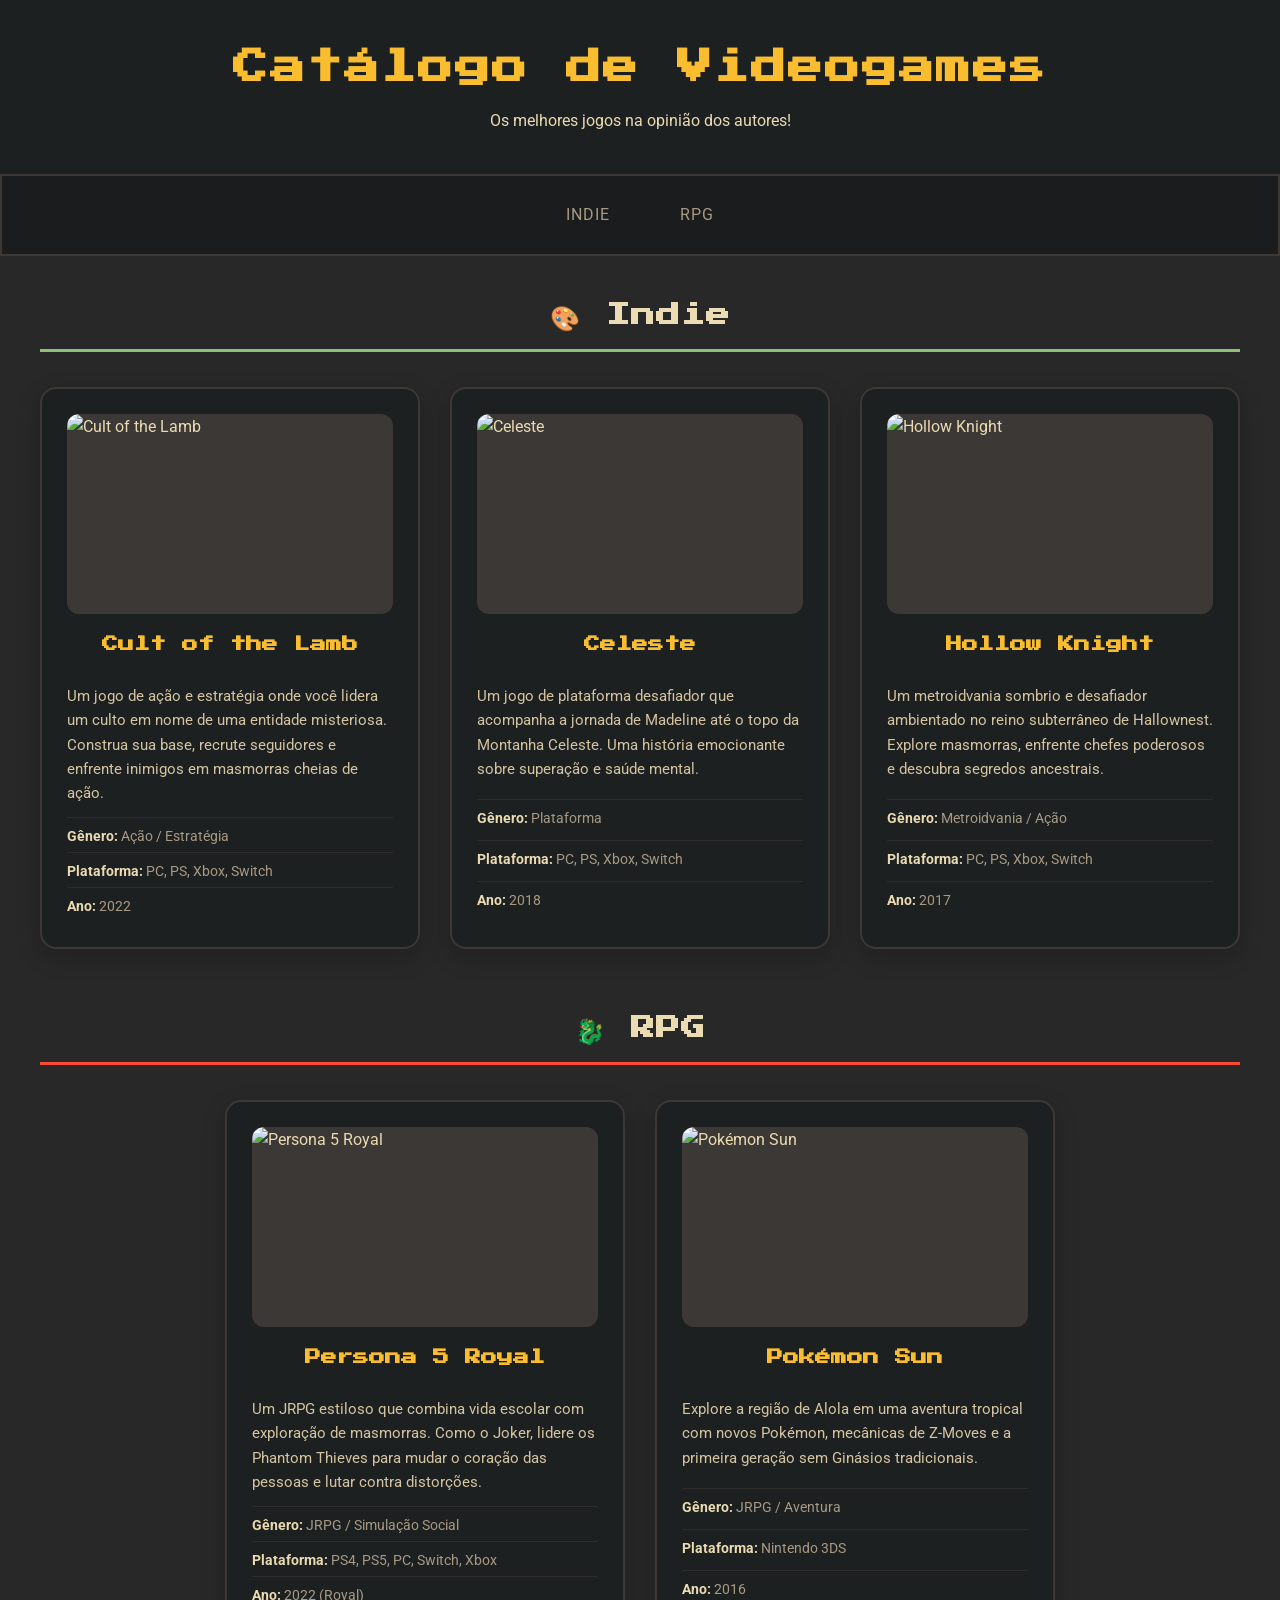
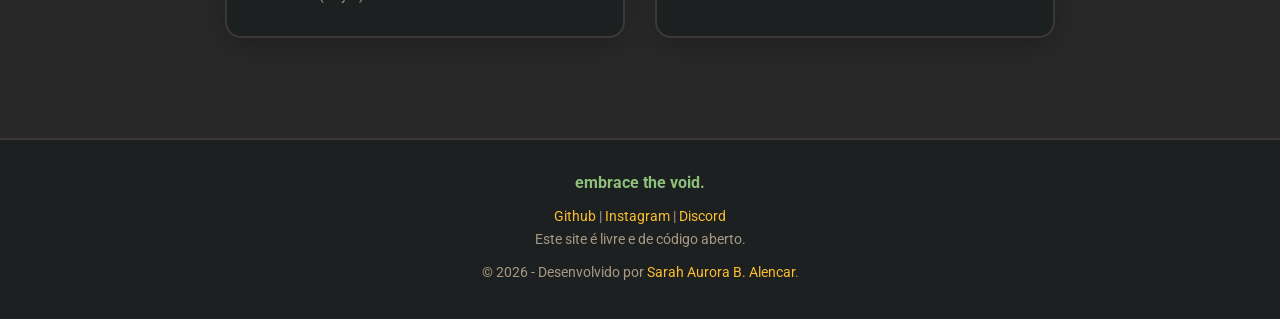
==== web/css/index.html @ 41356318 "aula 1 css adicionado" ====
<!DOCTYPE html>
<html lang="pt-br">

<head>
    <meta charset="UTF-8">
    <meta name="viewport" content="width=device-width, initial-scale=1.0">
    <link href="https://fonts.googleapis.com/css2?family=Press+Start+2P&family=Roboto:wght@400;700&display=swap" rel="stylesheet">

    <link rel="stylesheet" href="style.css">
    <title>Catálogo de Videogames</title>
</head>

<body>
    <!-- HEADER -->
    <header>
        <h1>Catálogo de Videogames</h1>
        <p>Os melhores jogos na opinião dos autores!</p>
    </header>

    <!-- NAV -->
    <nav>
        <a href="#indie">Indie</a>
        <a href="#rpg">RPG</a>
    </nav>

    <!-- MAIN -->
    <main>
        <!-- SEÇÃO INDIE -->
        <section id="indie">
            <h2>🎨 Indie</h2>
            <div class="catalogo">
                <!-- Card 1: Cult of the Lamb -->
                <div class="card">
                    <img src="https://encrypted-tbn0.gstatic.com/images?q=tbn:ANd9GcTGkb39dZLUWYlZAVW9FVmLNuBYjFCRydYvsx7p_m1tuQ&s=10" alt="Cult of the Lamb">
                    <h3>Cult of the Lamb</h3>
                    <p>Um jogo de ação e estratégia onde você lidera um culto em nome de uma entidade misteriosa. Construa sua base, recrute seguidores e enfrente inimigos em masmorras cheias de ação.</p>
                    <p class="detalhe"><strong>Gênero:</strong> Ação / Estratégia</p>
                    <p class="detalhe"><strong>Plataforma:</strong> PC, PS, Xbox, Switch</p>
                    <p class="detalhe"><strong>Ano:</strong> 2022</p>
                </div>

                <!-- Card 2: Celeste -->
                <div class="card">
                    <img src="https://encrypted-tbn0.gstatic.com/images?q=tbn:ANd9GcT4_tQPH4xcPjcAzq08fA0PNqfGLpsBMCmz60qFiXfQyg&s=10" alt="Celeste">
                    <h3>Celeste</h3>
                    <p>Um jogo de plataforma desafiador que acompanha a jornada de Madeline até o topo da Montanha Celeste. Uma história emocionante sobre superação e saúde mental.</p>
                    <p class="detalhe"><strong>Gênero:</strong> Plataforma</p>
                    <p class="detalhe"><strong>Plataforma:</strong> PC, PS, Xbox, Switch</p>
                    <p class="detalhe"><strong>Ano:</strong> 2018</p>
                </div>

                <!-- Card 3: Hollow Knight -->
                <div class="card">
                    <img src="https://upload.wikimedia.org/wikipedia/en/thumb/d/de/Hollow_Knight_2026_cover_art.jpg/250px-Hollow_Knight_2026_cover_art.jpg?utm_source=en.wikipedia.org&utm_campaign=parser&utm_content=thumbnail" alt="Hollow Knight">
                    <h3>Hollow Knight</h3>
                    <p>Um metroidvania sombrio e desafiador ambientado no reino subterrâneo de Hallownest. Explore masmorras, enfrente chefes poderosos e descubra segredos ancestrais.</p>
                    <p class="detalhe"><strong>Gênero:</strong> Metroidvania / Ação</p>
                    <p class="detalhe"><strong>Plataforma:</strong> PC, PS, Xbox, Switch</p>
                    <p class="detalhe"><strong>Ano:</strong> 2017</p>
                </div>
            </div>
        </section>

        <!-- SEÇÃO RPG -->
        <section id="rpg">
            <h2>🐉 RPG</h2>
            <div class="catalogo">
                <!-- Card 4: Persona 5 Royal -->
                <div class="card">
                    <img src="https://encrypted-tbn0.gstatic.com/images?q=tbn:ANd9GcQWRkiTaWmzno7DYxJp8Dl5uK--KLRUZYMZpb6JxNfS-J1WpQHoiRXgjqk&s=10" alt="Persona 5 Royal">
                    <h3>Persona 5 Royal</h3>
                    <p>Um JRPG estiloso que combina vida escolar com exploração de masmorras. Como o Joker, lidere os Phantom Thieves para mudar o coração das pessoas e lutar contra distorções.</p>
                    <p class="detalhe"><strong>Gênero:</strong> JRPG / Simulação Social</p>
                    <p class="detalhe"><strong>Plataforma:</strong> PS4, PS5, PC, Switch, Xbox</p>
                    <p class="detalhe"><strong>Ano:</strong> 2022 (Royal)</p>
                </div>

                <!-- Card 5: Pokémon Sun -->
                <div class="card">
                    <img src="https://encrypted-tbn0.gstatic.com/images?q=tbn:ANd9GcR8FZZREL4Nn6E8m17zze4xnfJYwW0Ah_JzJqez0E5AhtMDgqBhBhgJfSA&s=10" alt="Pokémon Sun">
                    <h3>Pokémon Sun</h3>
                    <p>Explore a região de Alola em uma aventura tropical com novos Pokémon, mecânicas de Z-Moves e a primeira geração sem Ginásios tradicionais.</p>
                    <p class="detalhe"><strong>Gênero:</strong> JRPG / Aventura</p>
                    <p class="detalhe"><strong>Plataforma:</strong> Nintendo 3DS</p>
                    <p class="detalhe"><strong>Ano:</strong> 2016</p>
                </div>
            </div>
        </section>
    </main>

    <!-- FOOTER -->
    <footer>
        <p><b>embrace the void.</b></p>

        <a href="https://github.com/bcsarah" target="_blank">Github</a> |
        <a href="https://www.instagram.com/bc.sarah64" target="_blank">Instagram</a> |
        <a href="https://discord.gg/Y4xy7AWWbU" target="_blank">Discord</a>

        <p>Este site é livre e de código aberto.</p>
        <p>&copy; 2026 - Desenvolvido por <a href="https://github.com/bcsarah" target="_blank">Sarah Aurora B. Alencar</a>.</p>
    </footer>
</body>

</html>
---- web/css/style.css ----
/* ===== CONFIGURAÇÃO GLOBAL ===== */
* {
    margin: 0;
    padding: 0;
    box-sizing: border-box;
}

body {
    margin: 0;
    padding: 0;
    box-sizing: border-box;
    font-family: 'Roboto', 'Segoe UI', Tahoma, Geneva, Verdana, sans-serif;
    background-color: #282828;
    color: #ebdbb2;
    line-height: 1.6;
    min-height: 100vh;
}

html {
    scroll-behavior: smooth;
}

/* ===== HEADER ===== */
header {
    text-align: center;
    padding: 40px;
    background: #1d2021;
}

header h1 {
    font-family: 'Press Start 2P', cursive;
    font-size: 2.2rem;
    color: #fabd2f;
    margin-bottom: 12px;
    letter-spacing: 2px;
}

header .subtitulo {
    font-size: 1.1rem;
    color: #a89984;
    font-weight: 300;
    letter-spacing: 1px;
}

/* ===== NAV ===== */
nav {
    display: flex;
    justify-content: center;
    gap: 30px;
    padding: 18px 20px;
    background-color: #1a1c1d;
    border: 2px solid #3c3836;
    position: sticky;
    top: 0;
    flex-wrap: wrap;
}

nav a {
    color: #a89984;
    text-decoration: none;
    font-size: 1rem;
    padding: 8px 20px;
    border-radius: 8px;
    letter-spacing: 1px;
    text-transform: uppercase;
}

nav a:hover {
    color: #fabd2f;
    background-color: rgba(250, 189, 47, 0.08);
}

/* ===== MAIN ===== */
main {
    max-width: 1300px;
    margin: 0 auto;
    padding: 40px;
}

/* ===== SEÇÕES ===== */
section {
    margin-bottom: 60px;
}

section h2 {
    font-family: 'Press Start 2P', cursive;
    font-size: 1.5rem;
    color: #ebdbb2;
    text-align: center;
    margin-bottom: 35px;
    padding-bottom: 15px;
    border-bottom: 3px solid #fabd2f;
    display: block;
    letter-spacing: 1px;
}

section#indie h2 {
    border-bottom-color: #8ec07c;
}

section#rpg h2 {
    border-bottom-color: #fb4934;
}

.catalogo {
    display: flex;
    flex-wrap: wrap;
    gap: 30px;
    justify-content: center;
}

/* ===== CARDS ===== */
.card {
    background-color: #1d2021;
    border: 2px solid #3c3836;
    border-radius: 16px;
    padding: 25px;
    width: 100%;
    max-width: 400px;
    flex: 1 1 280px;
    box-shadow: 0 8px 24px rgba(0, 0, 0, 0.2);
    display: flex;
    flex-direction: column;
}

.card:hover {
    transform: translateY(-8px);
    border-color: #fabd2f;
}

.card img {
    width: 100%;
    height: 200px;
    border-radius: 12px;
    margin-bottom: 18px;
    background-color: #3c3836;
    object-fit: cover;
    display: block;
    flex-shrink: 0;
}

.card h3 {
    font-family: 'Press Start 2P', cursive;
    font-size: 1rem;
    color: #fabd2f;
    min-height: 40px;
    text-align: center;
    margin-bottom: 12px;
}

.card p {
    font-size: 0.95rem;
    color: #d5c4a1;
    margin-bottom: 12px;
    flex-grow: 1;
}

.card .detalhe {
    font-size: 0.85rem;
    color: #a89984;
    margin-bottom: 4px;
    padding-top: 8px;
    border-top: 1px solid rgba(60, 56, 54, 0.5);
}

.card .detalhe strong {
    color: #ebdbb2;
    font-weight: 700;
}

/* ===== FOOTER ===== */
footer {
    background-color: #1d2021;
    border-top: 2px solid #3c3836;
    padding: 30px 20px 25px;
    text-align: center;
    color: #a89984;
    font-size: 0.9rem;
}

footer p {
    margin-bottom: 10px;
}

footer p b {
    color: #8ec07c;
    font-size: 1rem;
}

footer a {
    color: #fabd2f;
    text-decoration: none;
}

footer a:hover {
    color: #ffde90;
    text-decoration: underline;
}
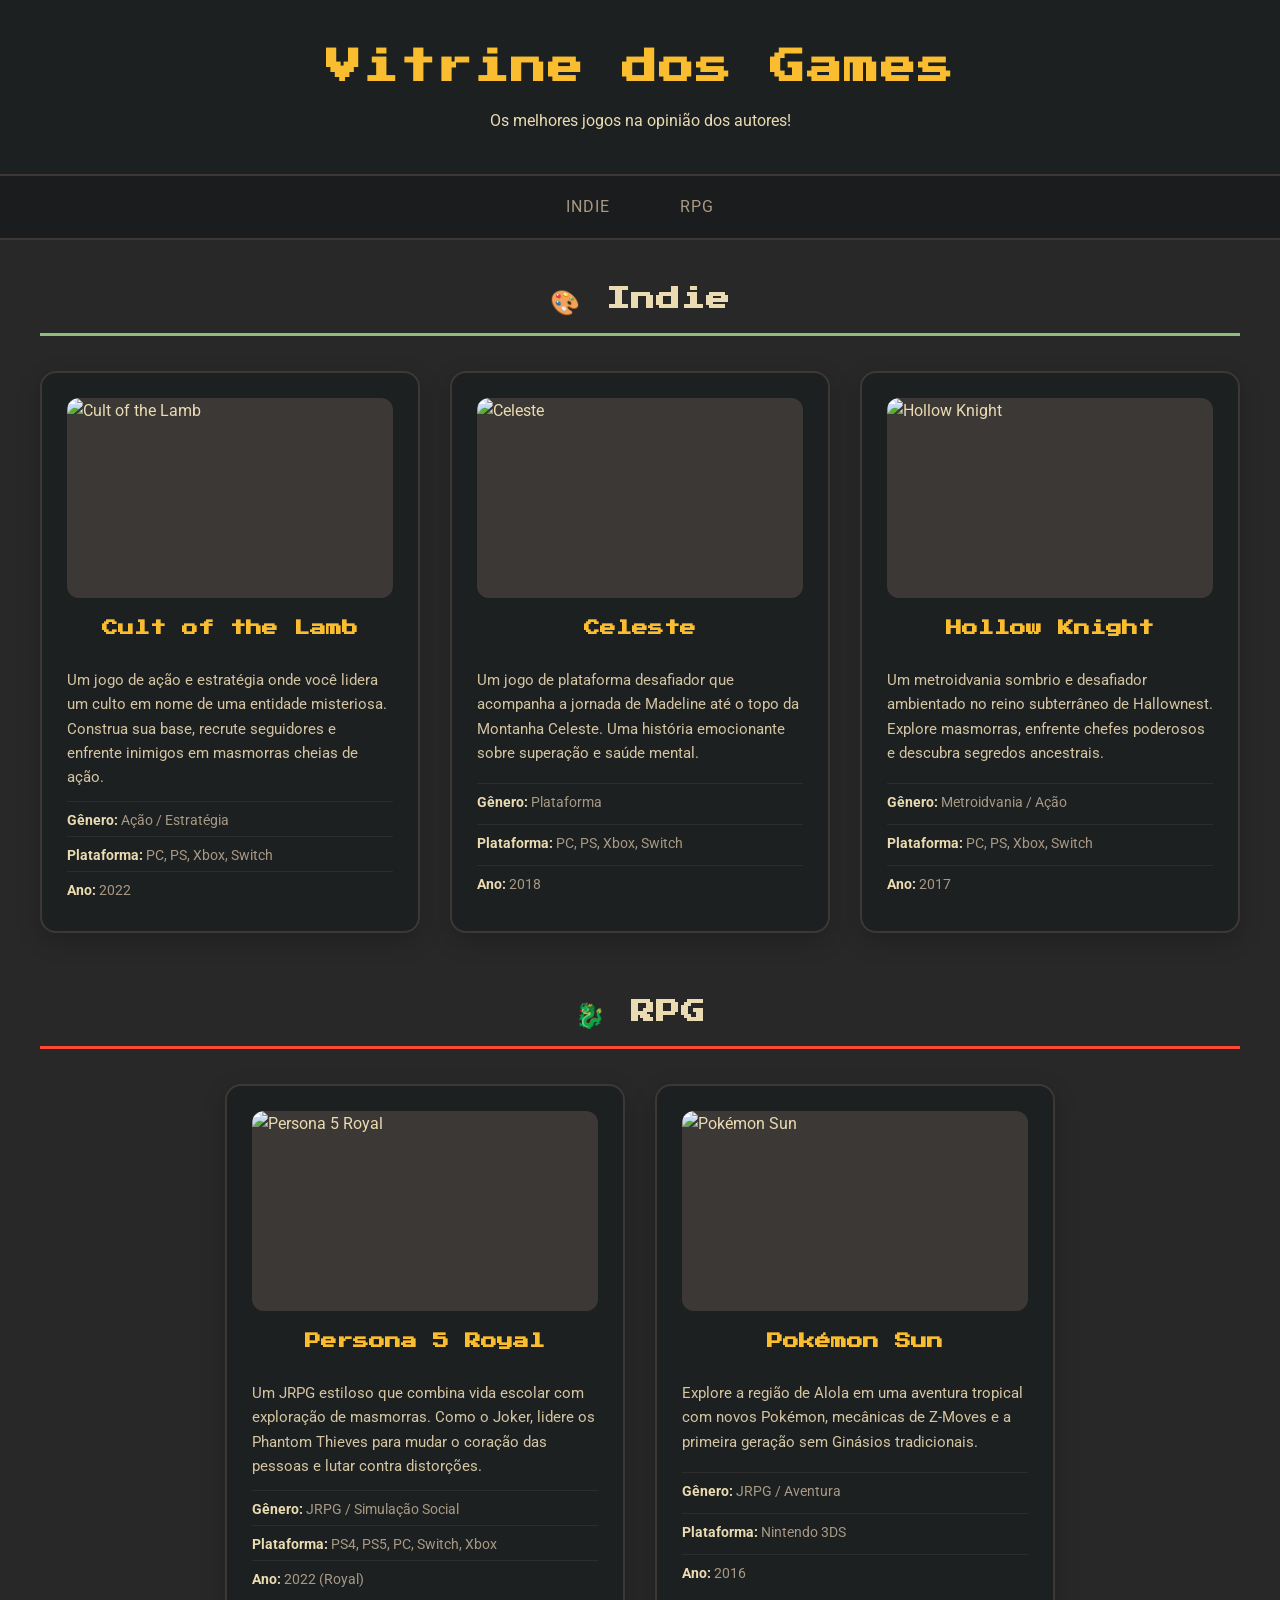
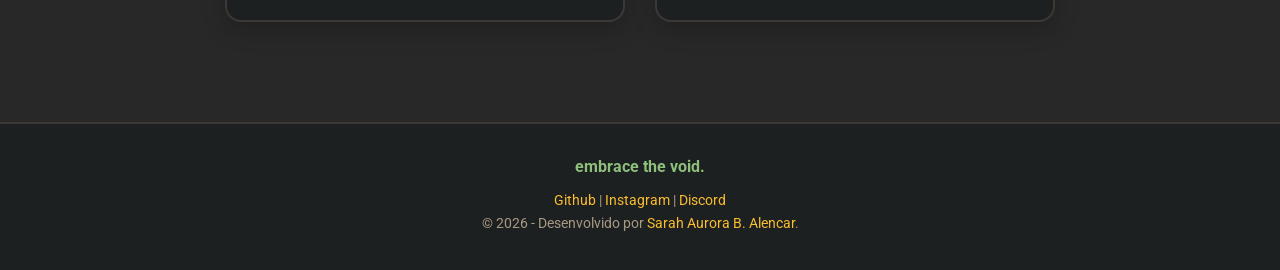
==== commit eb125cda: "transições adicionadas" ====
--- a/web/css/index.html
+++ b/web/css/index.html
@@ -7,19 +7,19 @@
     <link href="https://fonts.googleapis.com/css2?family=Press+Start+2P&family=Roboto:wght@400;700&display=swap" rel="stylesheet">
 
     <link rel="stylesheet" href="style.css">
-    <title>Catálogo de Videogames</title>
+    <title>Vitrine dos Games</title>
 </head>
 
 <body>
     <!-- HEADER -->
     <header>
-        <h1>Catálogo de Videogames</h1>
+        <h1>Vitrine dos Games</h1>
         <p>Os melhores jogos na opinião dos autores!</p>
     </header>
 
     <!-- NAV -->
     <nav>
-        <a href="#indie">Indie</a>
+        <a href="#indie">INDIE</a>
         <a href="#rpg">RPG</a>
     </nav>
 
@@ -96,7 +96,6 @@
         <a href="https://www.instagram.com/bc.sarah64" target="_blank">Instagram</a> |
         <a href="https://discord.gg/Y4xy7AWWbU" target="_blank">Discord</a>
 
-        <p>Este site é livre e de código aberto.</p>
         <p>&copy; 2026 - Desenvolvido por <a href="https://github.com/bcsarah" target="_blank">Sarah Aurora B. Alencar</a>.</p>
     </footer>
 </body>
--- a/web/css/style.css
+++ b/web/css/style.css
@@ -1,4 +1,3 @@
-/* ===== CONFIGURAÇÃO GLOBAL ===== */
 * {
     margin: 0;
     padding: 0;
@@ -13,12 +12,12 @@
     background-color: #282828;
     color: #ebdbb2;
     line-height: 1.6;
-    min-height: 100vh;
 }
 
 html {
-    scroll-behavior: smooth;
-}
+    scrollbar-width: none;
+}
+
 
 /* ===== HEADER ===== */
 header {
@@ -35,40 +34,33 @@
     letter-spacing: 2px;
 }
 
-header .subtitulo {
-    font-size: 1.1rem;
-    color: #a89984;
-    font-weight: 300;
-    letter-spacing: 1px;
-}
 
 /* ===== NAV ===== */
 nav {
     display: flex;
     justify-content: center;
     gap: 30px;
-    padding: 18px 20px;
+    padding: 6px;
     background-color: #1a1c1d;
-    border: 2px solid #3c3836;
-    position: sticky;
-    top: 0;
-    flex-wrap: wrap;
+    border-top: 2px solid #3c3836;
+    border-bottom: 2px solid #3c3836;
 }
 
 nav a {
     color: #a89984;
     text-decoration: none;
     font-size: 1rem;
-    padding: 8px 20px;
+    padding: 12px 20px;
     border-radius: 8px;
     letter-spacing: 1px;
-    text-transform: uppercase;
+    transition: all 500ms ease;
 }
 
 nav a:hover {
     color: #fabd2f;
     background-color: rgba(250, 189, 47, 0.08);
 }
+
 
 /* ===== MAIN ===== */
 main {
@@ -77,6 +69,7 @@
     padding: 40px;
 }
 
+
 /* ===== SEÇÕES ===== */
 section {
     margin-bottom: 60px;
@@ -108,6 +101,7 @@
     gap: 30px;
     justify-content: center;
 }
+
 
 /* ===== CARDS ===== */
 .card {
@@ -115,12 +109,12 @@
     border: 2px solid #3c3836;
     border-radius: 16px;
     padding: 25px;
-    width: 100%;
     max-width: 400px;
     flex: 1 1 280px;
     box-shadow: 0 8px 24px rgba(0, 0, 0, 0.2);
     display: flex;
     flex-direction: column;
+    transition: all 300ms ease;
 }
 
 .card:hover {
@@ -136,7 +130,11 @@
     background-color: #3c3836;
     object-fit: cover;
     display: block;
-    flex-shrink: 0;
+    transition: all 300ms ease;
+}
+
+.card:hover img {
+    transform: scale(1.05);
 }
 
 .card h3 {
@@ -146,6 +144,11 @@
     min-height: 40px;
     text-align: center;
     margin-bottom: 12px;
+    transition: all 300ms ease;
+}
+
+.card:hover h3 {
+    transform: scale(1.025);
 }
 
 .card p {
@@ -168,6 +171,7 @@
     font-weight: 700;
 }
 
+
 /* ===== FOOTER ===== */
 footer {
     background-color: #1d2021;
@@ -190,6 +194,7 @@
 footer a {
     color: #fabd2f;
     text-decoration: none;
+    transition: all 200ms ease;
 }
 
 footer a:hover {
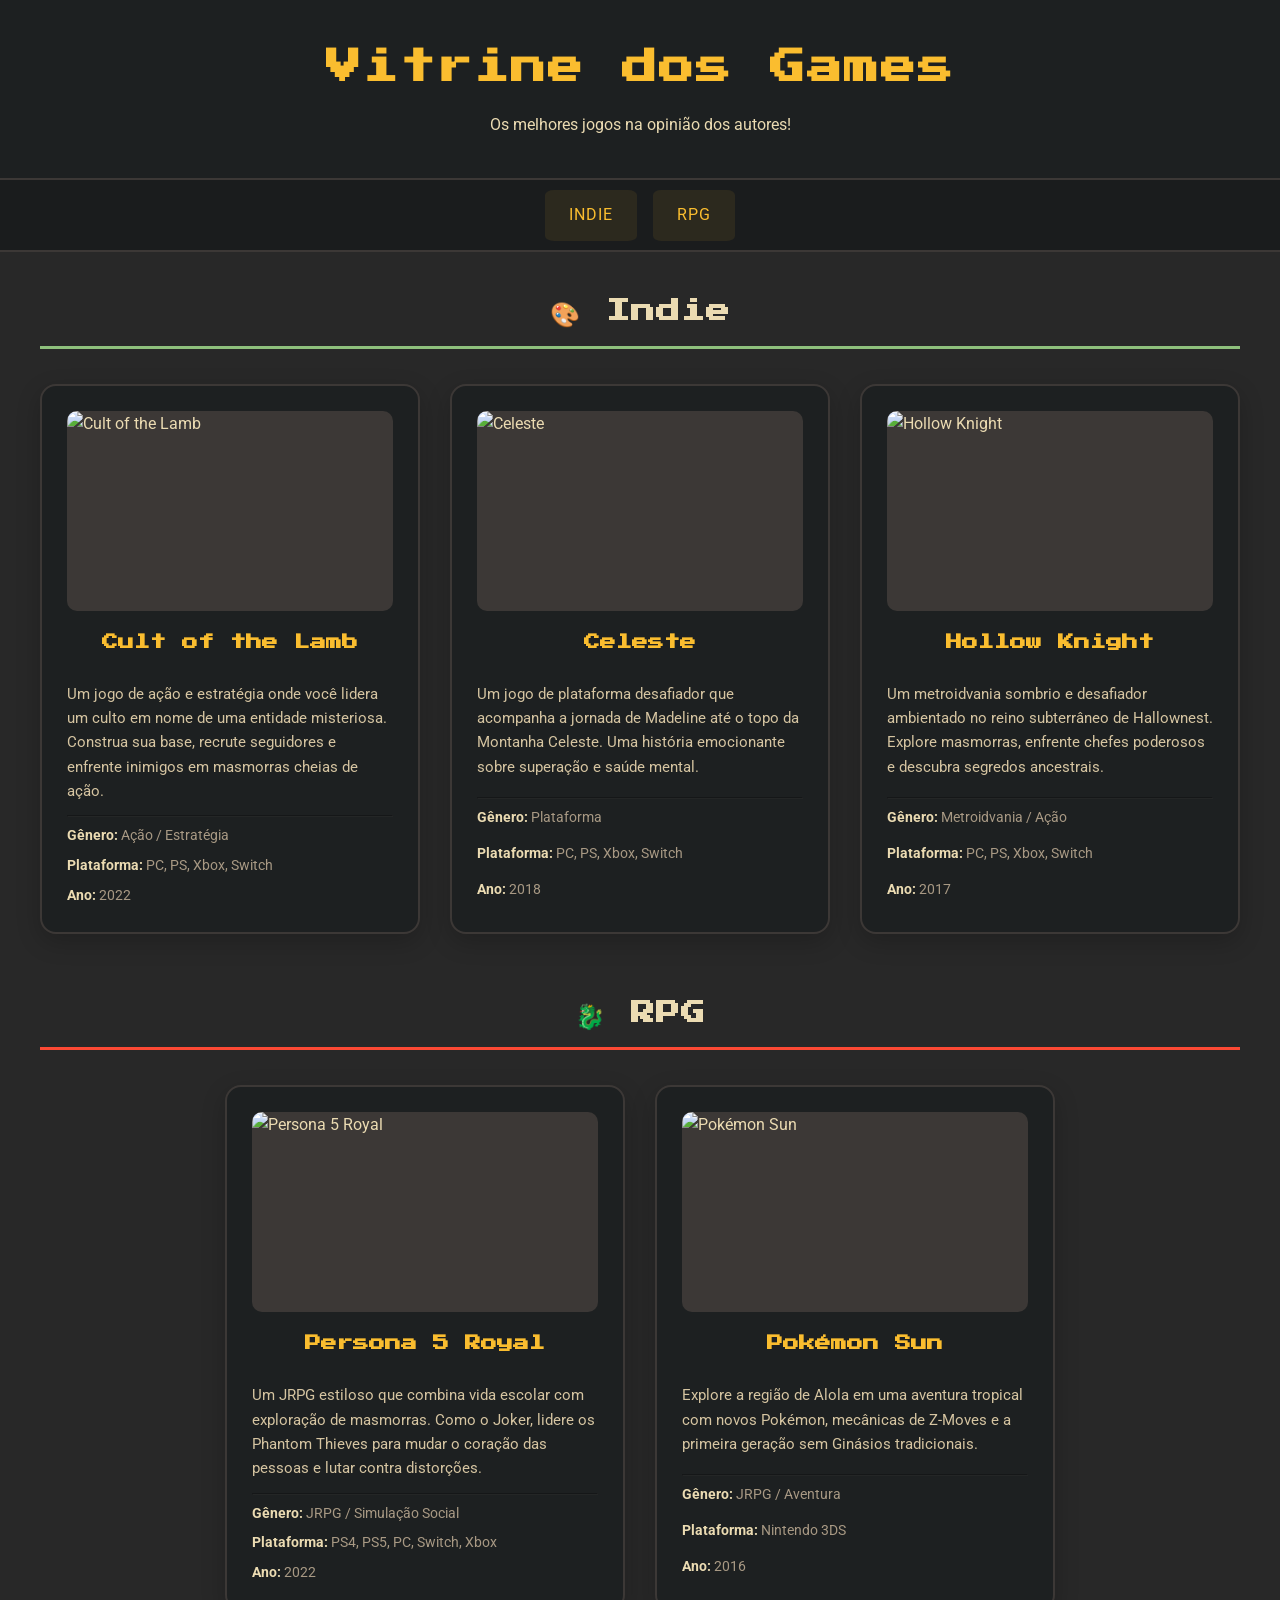
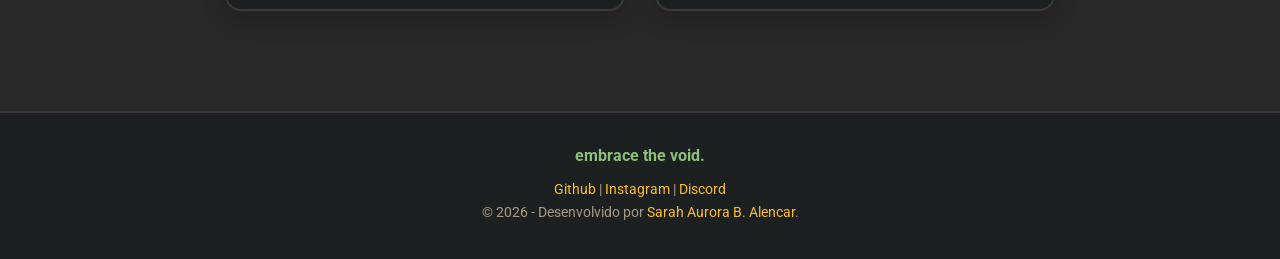
==== commit 16706af8: "projeto css completo" ====
--- a/web/css/index.html
+++ b/web/css/index.html
@@ -34,6 +34,7 @@
                     <img src="https://encrypted-tbn0.gstatic.com/images?q=tbn:ANd9GcTGkb39dZLUWYlZAVW9FVmLNuBYjFCRydYvsx7p_m1tuQ&s=10" alt="Cult of the Lamb">
                     <h3>Cult of the Lamb</h3>
                     <p>Um jogo de ação e estratégia onde você lidera um culto em nome de uma entidade misteriosa. Construa sua base, recrute seguidores e enfrente inimigos em masmorras cheias de ação.</p>
+                    <hr>
                     <p class="detalhe"><strong>Gênero:</strong> Ação / Estratégia</p>
                     <p class="detalhe"><strong>Plataforma:</strong> PC, PS, Xbox, Switch</p>
                     <p class="detalhe"><strong>Ano:</strong> 2022</p>
@@ -44,6 +45,7 @@
                     <img src="https://encrypted-tbn0.gstatic.com/images?q=tbn:ANd9GcT4_tQPH4xcPjcAzq08fA0PNqfGLpsBMCmz60qFiXfQyg&s=10" alt="Celeste">
                     <h3>Celeste</h3>
                     <p>Um jogo de plataforma desafiador que acompanha a jornada de Madeline até o topo da Montanha Celeste. Uma história emocionante sobre superação e saúde mental.</p>
+                    <hr>
                     <p class="detalhe"><strong>Gênero:</strong> Plataforma</p>
                     <p class="detalhe"><strong>Plataforma:</strong> PC, PS, Xbox, Switch</p>
                     <p class="detalhe"><strong>Ano:</strong> 2018</p>
@@ -54,6 +56,7 @@
                     <img src="https://upload.wikimedia.org/wikipedia/en/thumb/d/de/Hollow_Knight_2026_cover_art.jpg/250px-Hollow_Knight_2026_cover_art.jpg?utm_source=en.wikipedia.org&utm_campaign=parser&utm_content=thumbnail" alt="Hollow Knight">
                     <h3>Hollow Knight</h3>
                     <p>Um metroidvania sombrio e desafiador ambientado no reino subterrâneo de Hallownest. Explore masmorras, enfrente chefes poderosos e descubra segredos ancestrais.</p>
+                    <hr>
                     <p class="detalhe"><strong>Gênero:</strong> Metroidvania / Ação</p>
                     <p class="detalhe"><strong>Plataforma:</strong> PC, PS, Xbox, Switch</p>
                     <p class="detalhe"><strong>Ano:</strong> 2017</p>
@@ -70,9 +73,10 @@
                     <img src="https://encrypted-tbn0.gstatic.com/images?q=tbn:ANd9GcQWRkiTaWmzno7DYxJp8Dl5uK--KLRUZYMZpb6JxNfS-J1WpQHoiRXgjqk&s=10" alt="Persona 5 Royal">
                     <h3>Persona 5 Royal</h3>
                     <p>Um JRPG estiloso que combina vida escolar com exploração de masmorras. Como o Joker, lidere os Phantom Thieves para mudar o coração das pessoas e lutar contra distorções.</p>
+                    <hr>
                     <p class="detalhe"><strong>Gênero:</strong> JRPG / Simulação Social</p>
                     <p class="detalhe"><strong>Plataforma:</strong> PS4, PS5, PC, Switch, Xbox</p>
-                    <p class="detalhe"><strong>Ano:</strong> 2022 (Royal)</p>
+                    <p class="detalhe"><strong>Ano:</strong> 2022</p>
                 </div>
 
                 <!-- Card 5: Pokémon Sun -->
@@ -80,6 +84,7 @@
                     <img src="https://encrypted-tbn0.gstatic.com/images?q=tbn:ANd9GcR8FZZREL4Nn6E8m17zze4xnfJYwW0Ah_JzJqez0E5AhtMDgqBhBhgJfSA&s=10" alt="Pokémon Sun">
                     <h3>Pokémon Sun</h3>
                     <p>Explore a região de Alola em uma aventura tropical com novos Pokémon, mecânicas de Z-Moves e a primeira geração sem Ginásios tradicionais.</p>
+                    <hr>
                     <p class="detalhe"><strong>Gênero:</strong> JRPG / Aventura</p>
                     <p class="detalhe"><strong>Plataforma:</strong> Nintendo 3DS</p>
                     <p class="detalhe"><strong>Ano:</strong> 2016</p>
@@ -90,7 +95,7 @@
 
     <!-- FOOTER -->
     <footer>
-        <p><b>embrace the void.</b></p>
+        <p><strong>embrace the void.</strong></p>
 
         <a href="https://github.com/bcsarah" target="_blank">Github</a> |
         <a href="https://www.instagram.com/bc.sarah64" target="_blank">Instagram</a> |
--- a/web/css/style.css
+++ b/web/css/style.css
@@ -30,7 +30,7 @@
     font-family: 'Press Start 2P', cursive;
     font-size: 2.2rem;
     color: #fabd2f;
-    margin-bottom: 12px;
+    margin-bottom: 1rem;
     letter-spacing: 2px;
 }
 
@@ -39,26 +39,27 @@
 nav {
     display: flex;
     justify-content: center;
-    gap: 30px;
-    padding: 6px;
+    gap: 1rem;
+    padding: 0.6rem;
     background-color: #1a1c1d;
     border-top: 2px solid #3c3836;
     border-bottom: 2px solid #3c3836;
 }
 
 nav a {
-    color: #a89984;
+    background-color: rgba(250, 189, 47, 0.08);
+    color: #fabd2f;
     text-decoration: none;
     font-size: 1rem;
-    padding: 12px 20px;
-    border-radius: 8px;
+    padding: 0.8rem 1.5rem;
+    border-radius: 10%;
     letter-spacing: 1px;
-    transition: all 500ms ease;
+    transition: all 0.5s ease;
 }
 
 nav a:hover {
-    color: #fabd2f;
-    background-color: rgba(250, 189, 47, 0.08);
+    background-color: rgba(255, 192, 44, 0.301);
+    transform: scale(1.075);
 }
 
 
@@ -95,6 +96,8 @@
     border-bottom-color: #fb4934;
 }
 
+
+/* ===== CARDS ===== */
 .catalogo {
     display: flex;
     flex-wrap: wrap;
@@ -102,8 +105,6 @@
     justify-content: center;
 }
 
-
-/* ===== CARDS ===== */
 .card {
     background-color: #1d2021;
     border: 2px solid #3c3836;
@@ -114,7 +115,7 @@
     box-shadow: 0 8px 24px rgba(0, 0, 0, 0.2);
     display: flex;
     flex-direction: column;
-    transition: all 300ms ease;
+    transition: all 0.3s ease;
 }
 
 .card:hover {
@@ -125,16 +126,15 @@
 .card img {
     width: 100%;
     height: 200px;
-    border-radius: 12px;
-    margin-bottom: 18px;
+    border-radius: 10px;
+    margin-bottom: 1.2rem;
     background-color: #3c3836;
     object-fit: cover;
-    display: block;
-    transition: all 300ms ease;
+    transition: all 0.3s ease;
 }
 
 .card:hover img {
-    transform: scale(1.05);
+    transform: scale(1.025);
 }
 
 .card h3 {
@@ -144,7 +144,7 @@
     min-height: 40px;
     text-align: center;
     margin-bottom: 12px;
-    transition: all 300ms ease;
+    transition: all 0.3s ease;
 }
 
 .card:hover h3 {
@@ -158,12 +158,15 @@
     flex-grow: 1;
 }
 
+.card hr {
+    border-color: rgba(60, 56, 54, 0.25);
+}
+
 .card .detalhe {
     font-size: 0.85rem;
     color: #a89984;
-    margin-bottom: 4px;
+    margin-bottom: 0;
     padding-top: 8px;
-    border-top: 1px solid rgba(60, 56, 54, 0.5);
 }
 
 .card .detalhe strong {
@@ -186,7 +189,7 @@
     margin-bottom: 10px;
 }
 
-footer p b {
+footer p strong {
     color: #8ec07c;
     font-size: 1rem;
 }
@@ -194,7 +197,7 @@
 footer a {
     color: #fabd2f;
     text-decoration: none;
-    transition: all 200ms ease;
+    transition: all 0.2s ease;
 }
 
 footer a:hover {
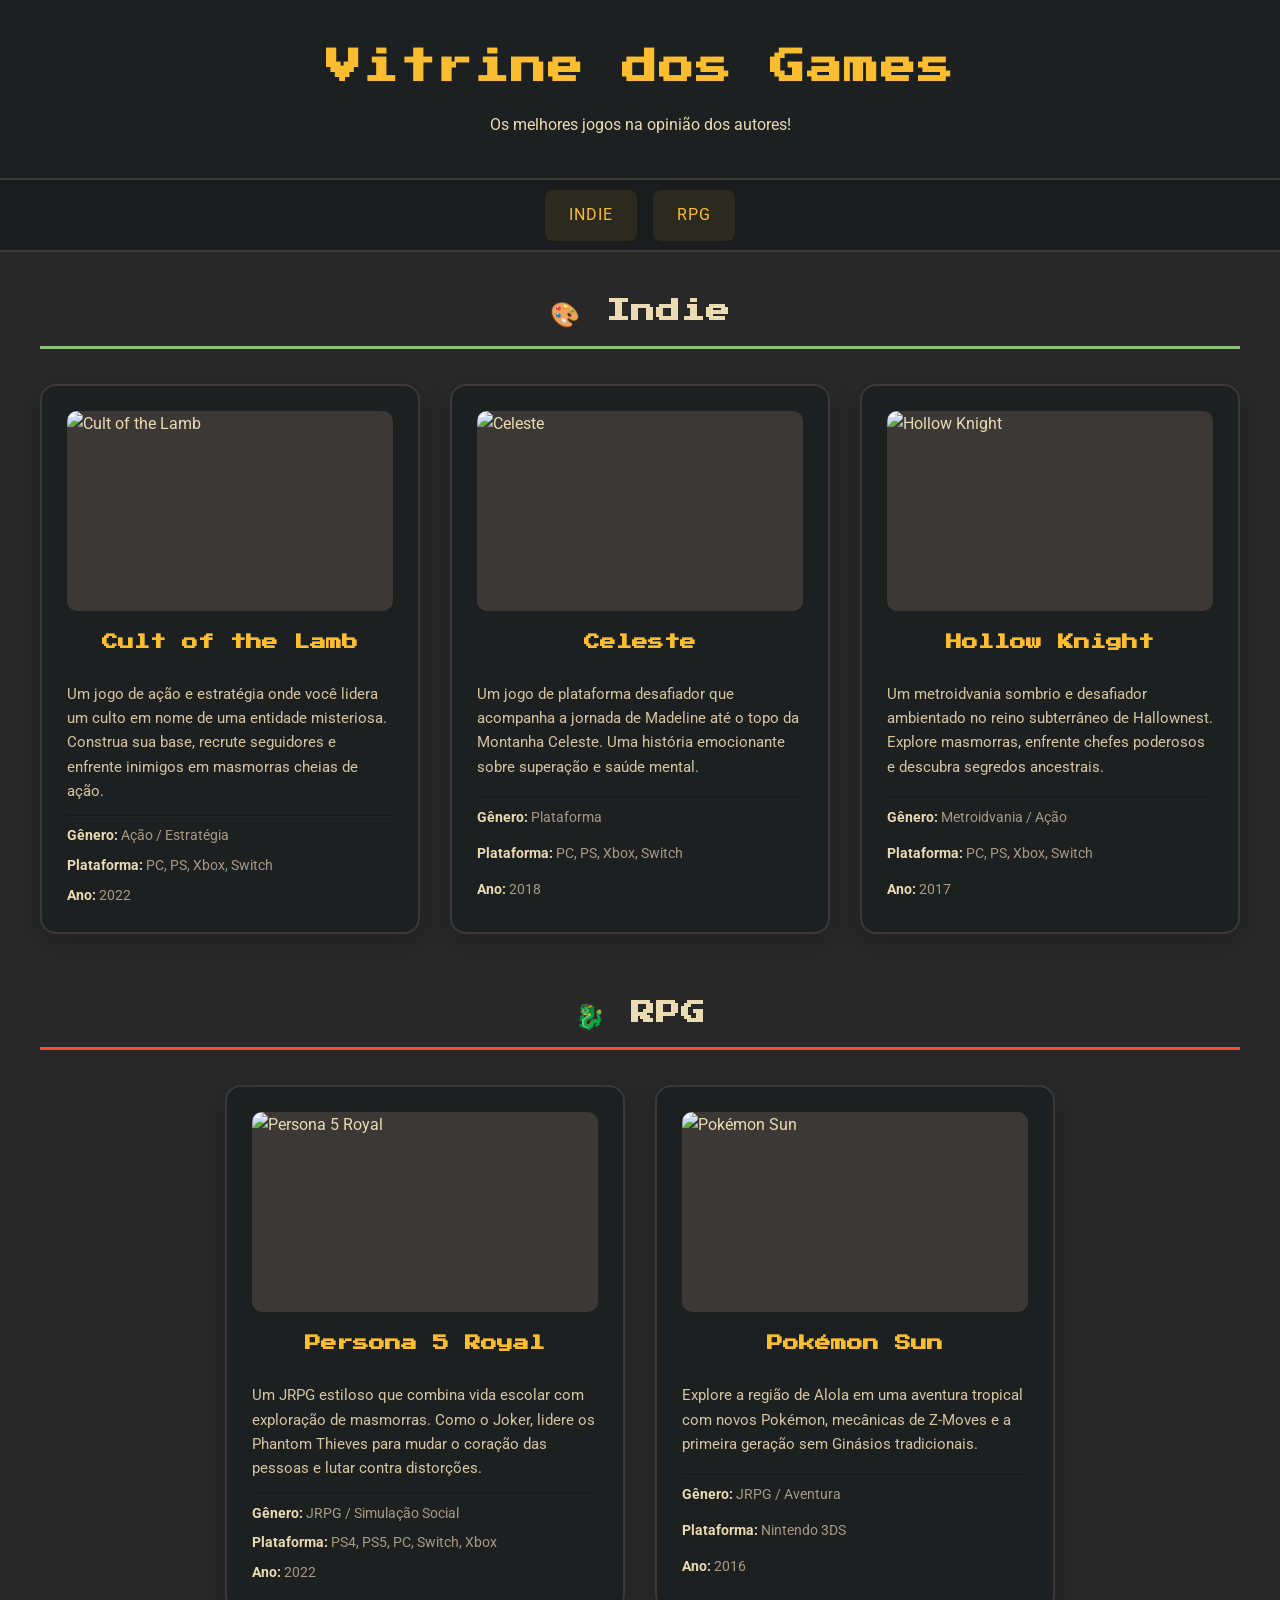
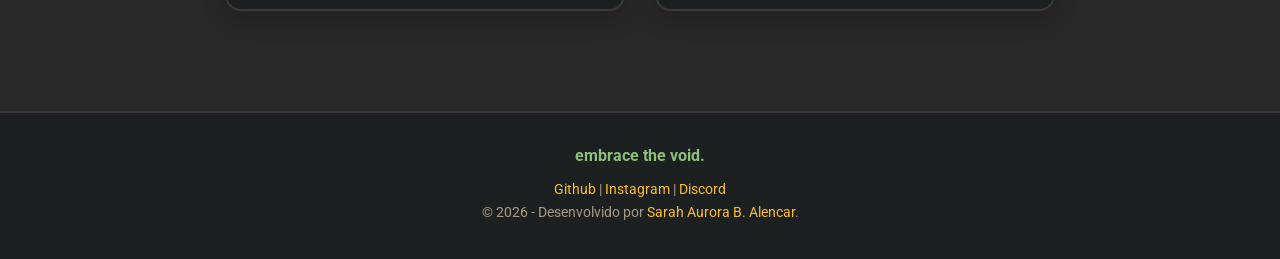
==== commit a495ef79: "título alterado" ====
--- a/web/css/index.html
+++ b/web/css/index.html
@@ -6,8 +6,10 @@
     <meta name="viewport" content="width=device-width, initial-scale=1.0">
     <link href="https://fonts.googleapis.com/css2?family=Press+Start+2P&family=Roboto:wght@400;700&display=swap" rel="stylesheet">
 
+    <title>Vitrine dos Games</title>    
+
+    <!-- Vincula o CSS Externo -->
     <link rel="stylesheet" href="style.css">
-    <title>Vitrine dos Games</title>
 </head>
 
 <body>
--- a/web/css/style.css
+++ b/web/css/style.css
@@ -5,9 +5,6 @@
 }
 
 body {
-    margin: 0;
-    padding: 0;
-    box-sizing: border-box;
     font-family: 'Roboto', 'Segoe UI', Tahoma, Geneva, Verdana, sans-serif;
     background-color: #282828;
     color: #ebdbb2;
@@ -40,7 +37,7 @@
     display: flex;
     justify-content: center;
     gap: 1rem;
-    padding: 0.6rem;
+    padding: 0.6rem 1rem;
     background-color: #1a1c1d;
     border-top: 2px solid #3c3836;
     border-bottom: 2px solid #3c3836;
@@ -52,7 +49,7 @@
     text-decoration: none;
     font-size: 1rem;
     padding: 0.8rem 1.5rem;
-    border-radius: 10%;
+    border-radius: 8px;
     letter-spacing: 1px;
     transition: all 0.5s ease;
 }
